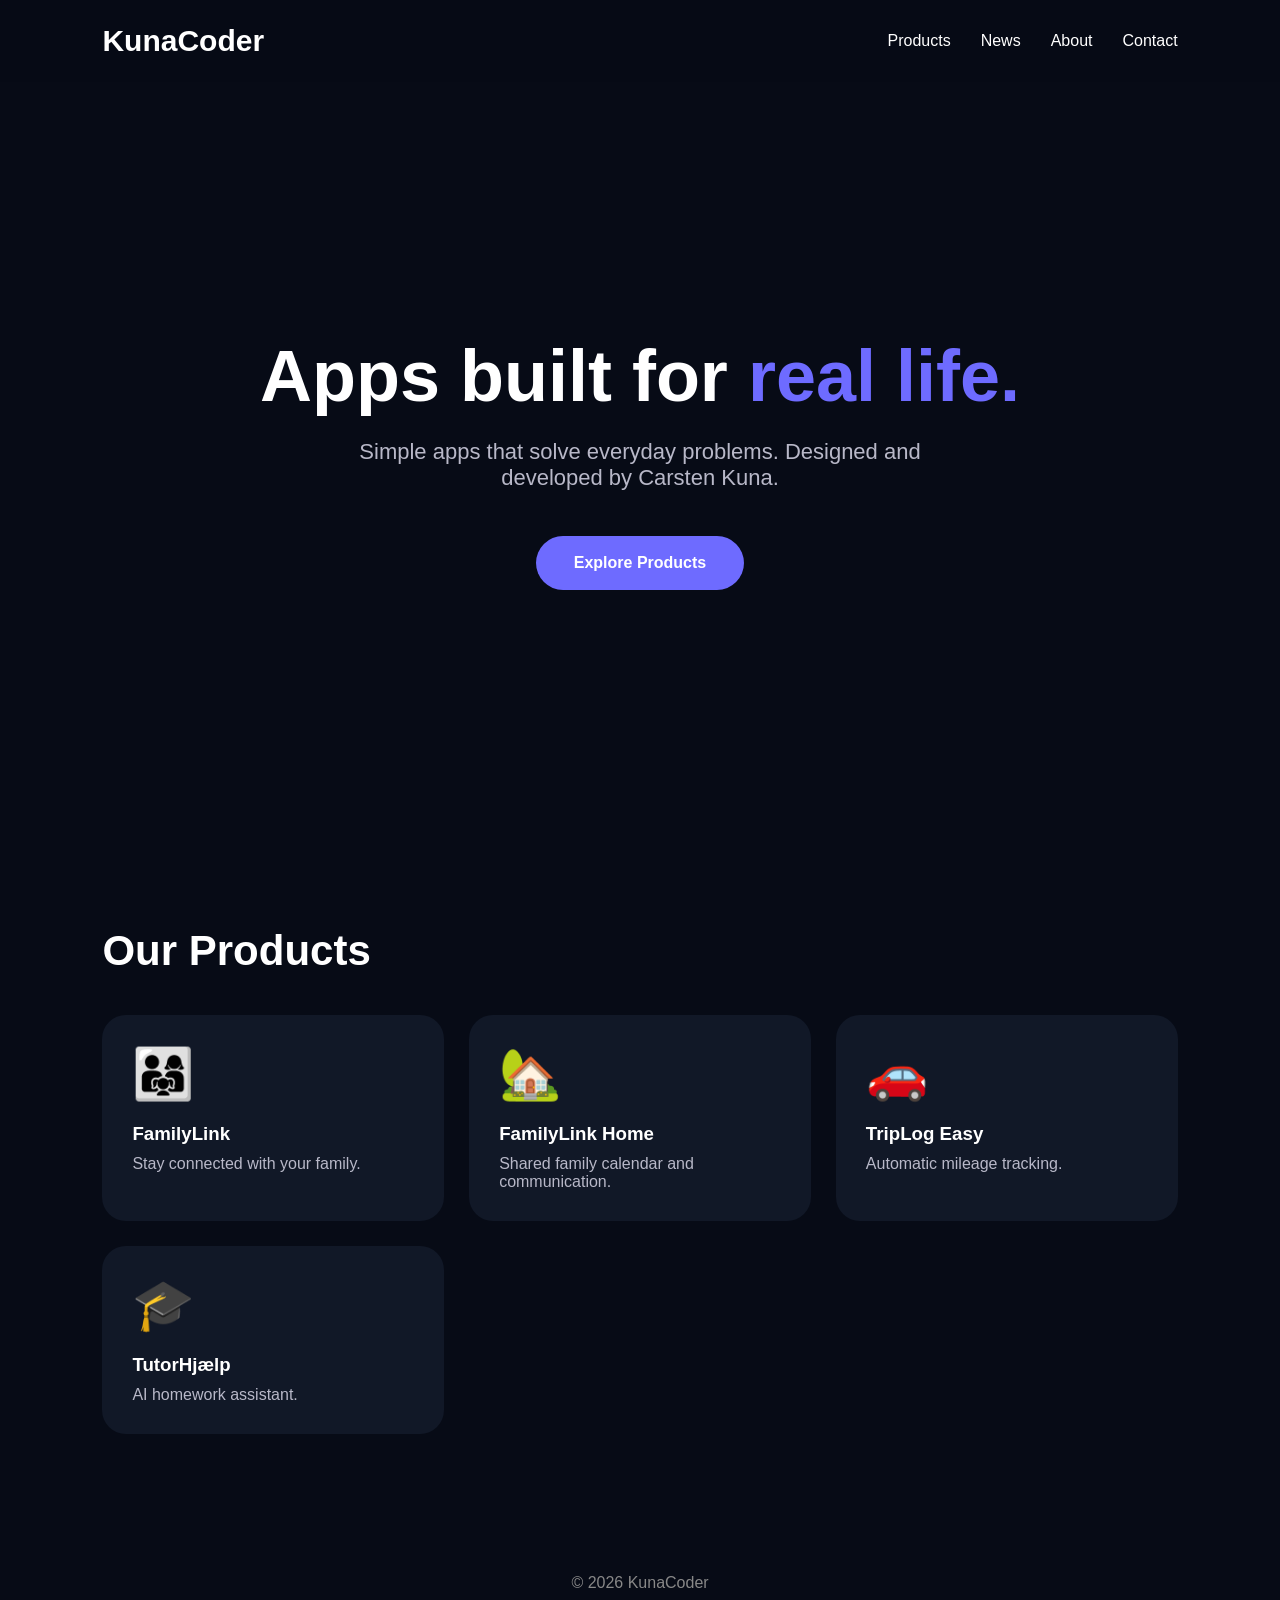
==== index.html @ caf7668d "Add initial HTML structure for KunaCoder website First KunaCoder homepage" ====
<!DOCTYPE html>
<html lang="en">
<head>
    <meta charset="UTF-8">
    <meta name="viewport" content="width=device-width, initial-scale=1.0">
    <title>KunaCoder</title>

    <style>

        *{
            margin:0;
            padding:0;
            box-sizing:border-box;
            font-family:-apple-system,BlinkMacSystemFont,"Segoe UI",Roboto,sans-serif;
        }

        body{
            background:#070B16;
            color:white;
        }

        nav{
            display:flex;
            justify-content:space-between;
            align-items:center;
            padding:24px 8%;
            position:sticky;
            top:0;
            backdrop-filter:blur(20px);
            background:rgba(7,11,22,.75);
        }

        .logo{
            font-size:30px;
            font-weight:700;
        }

        .menu{
            display:flex;
            gap:30px;
        }

        .menu a{
            color:white;
            text-decoration:none;
        }

        .hero{
            min-height:85vh;
            display:flex;
            flex-direction:column;
            justify-content:center;
            align-items:center;
            text-align:center;
            padding:30px;
        }

        h1{
            font-size:72px;
            line-height:1.05;
            max-width:900px;
        }

        h1 span{
            color:#6E6BFF;
        }

        .hero p{
            margin-top:25px;
            font-size:22px;
            color:#B8B8C8;
            max-width:650px;
        }

        .button{
            margin-top:45px;
            background:#6E6BFF;
            color:white;
            padding:18px 38px;
            border-radius:50px;
            text-decoration:none;
            font-weight:600;
            transition:.25s;
        }

        .button:hover{
            transform:scale(1.05);
        }

        .apps{
            padding:80px 8%;
        }

        .apps h2{
            font-size:42px;
            margin-bottom:40px;
        }

        .grid{
            display:grid;
            grid-template-columns:repeat(auto-fit,minmax(260px,1fr));
            gap:25px;
        }

        .card{
            background:#111827;
            border-radius:24px;
            padding:30px;
            transition:.3s;
        }

        .card:hover{
            transform:translateY(-8px);
        }

        .icon{
            font-size:50px;
            margin-bottom:20px;
        }

        .card h3{
            margin-bottom:10px;
        }

        .card p{
            color:#B8B8C8;
        }

        footer{
            padding:60px;
            text-align:center;
            color:#888;
        }

        @media(max-width:700px){

            h1{
                font-size:46px;
            }

            .menu{
                display:none;
            }

        }

    </style>

</head>

<body>

<nav>

<div class="logo">KunaCoder</div>

<div class="menu">
<a href="#">Products</a>
<a href="#">News</a>
<a href="#">About</a>
<a href="#">Contact</a>
</div>

</nav>

<section class="hero">

<h1>Apps built for <span>real life.</span></h1>

<p>
Simple apps that solve everyday problems.
Designed and developed by Carsten Kuna.
</p>

<a href="#" class="button">
Explore Products
</a>

</section>

<section class="apps">

<h2>Our Products</h2>

<div class="grid">

<div class="card">
<div class="icon">👨‍👩‍👧</div>
<h3>FamilyLink</h3>
<p>Stay connected with your family.</p>
</div>

<div class="card">
<div class="icon">🏡</div>
<h3>FamilyLink Home</h3>
<p>Shared family calendar and communication.</p>
</div>

<div class="card">
<div class="icon">🚗</div>
<h3>TripLog Easy</h3>
<p>Automatic mileage tracking.</p>
</div>

<div class="card">
<div class="icon">🎓</div>
<h3>TutorHjælp</h3>
<p>AI homework assistant.</p>
</div>

</div>

</section>

<footer>

© 2026 KunaCoder

</footer>

</body>

</html>
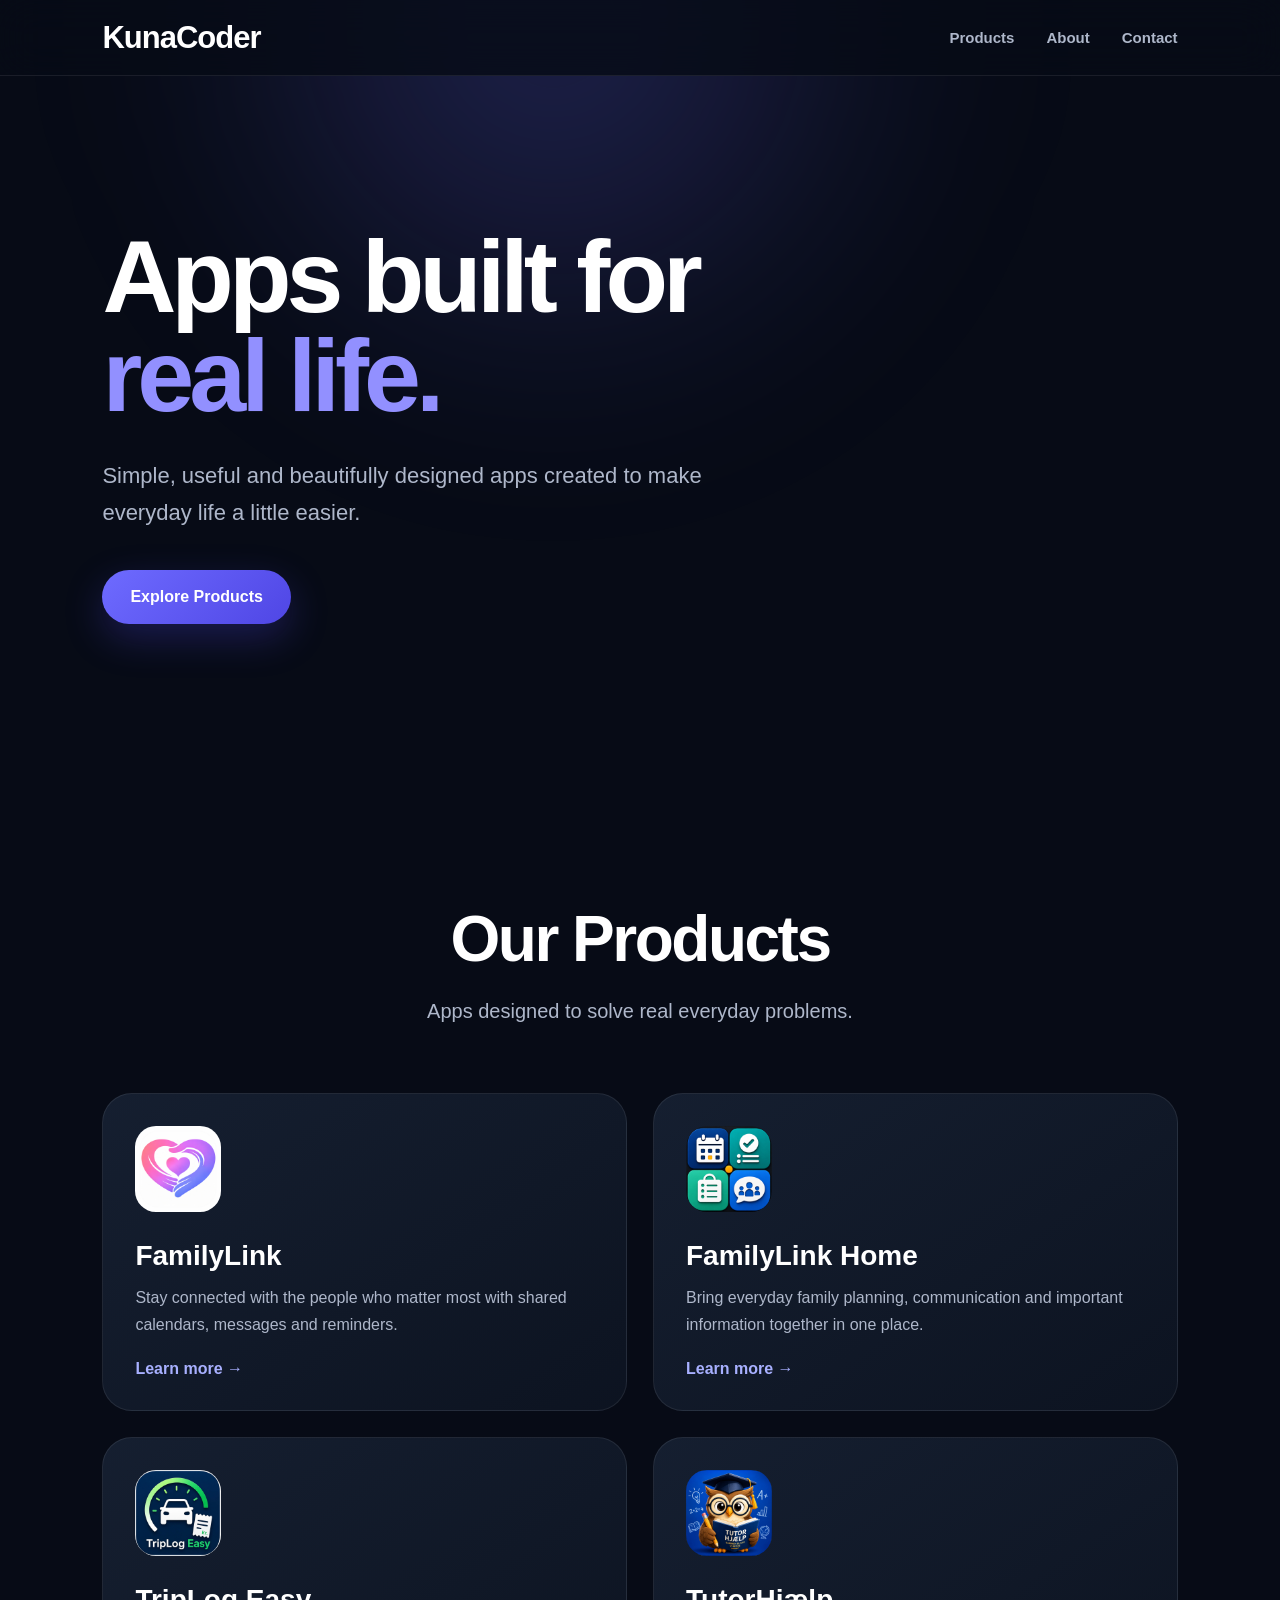
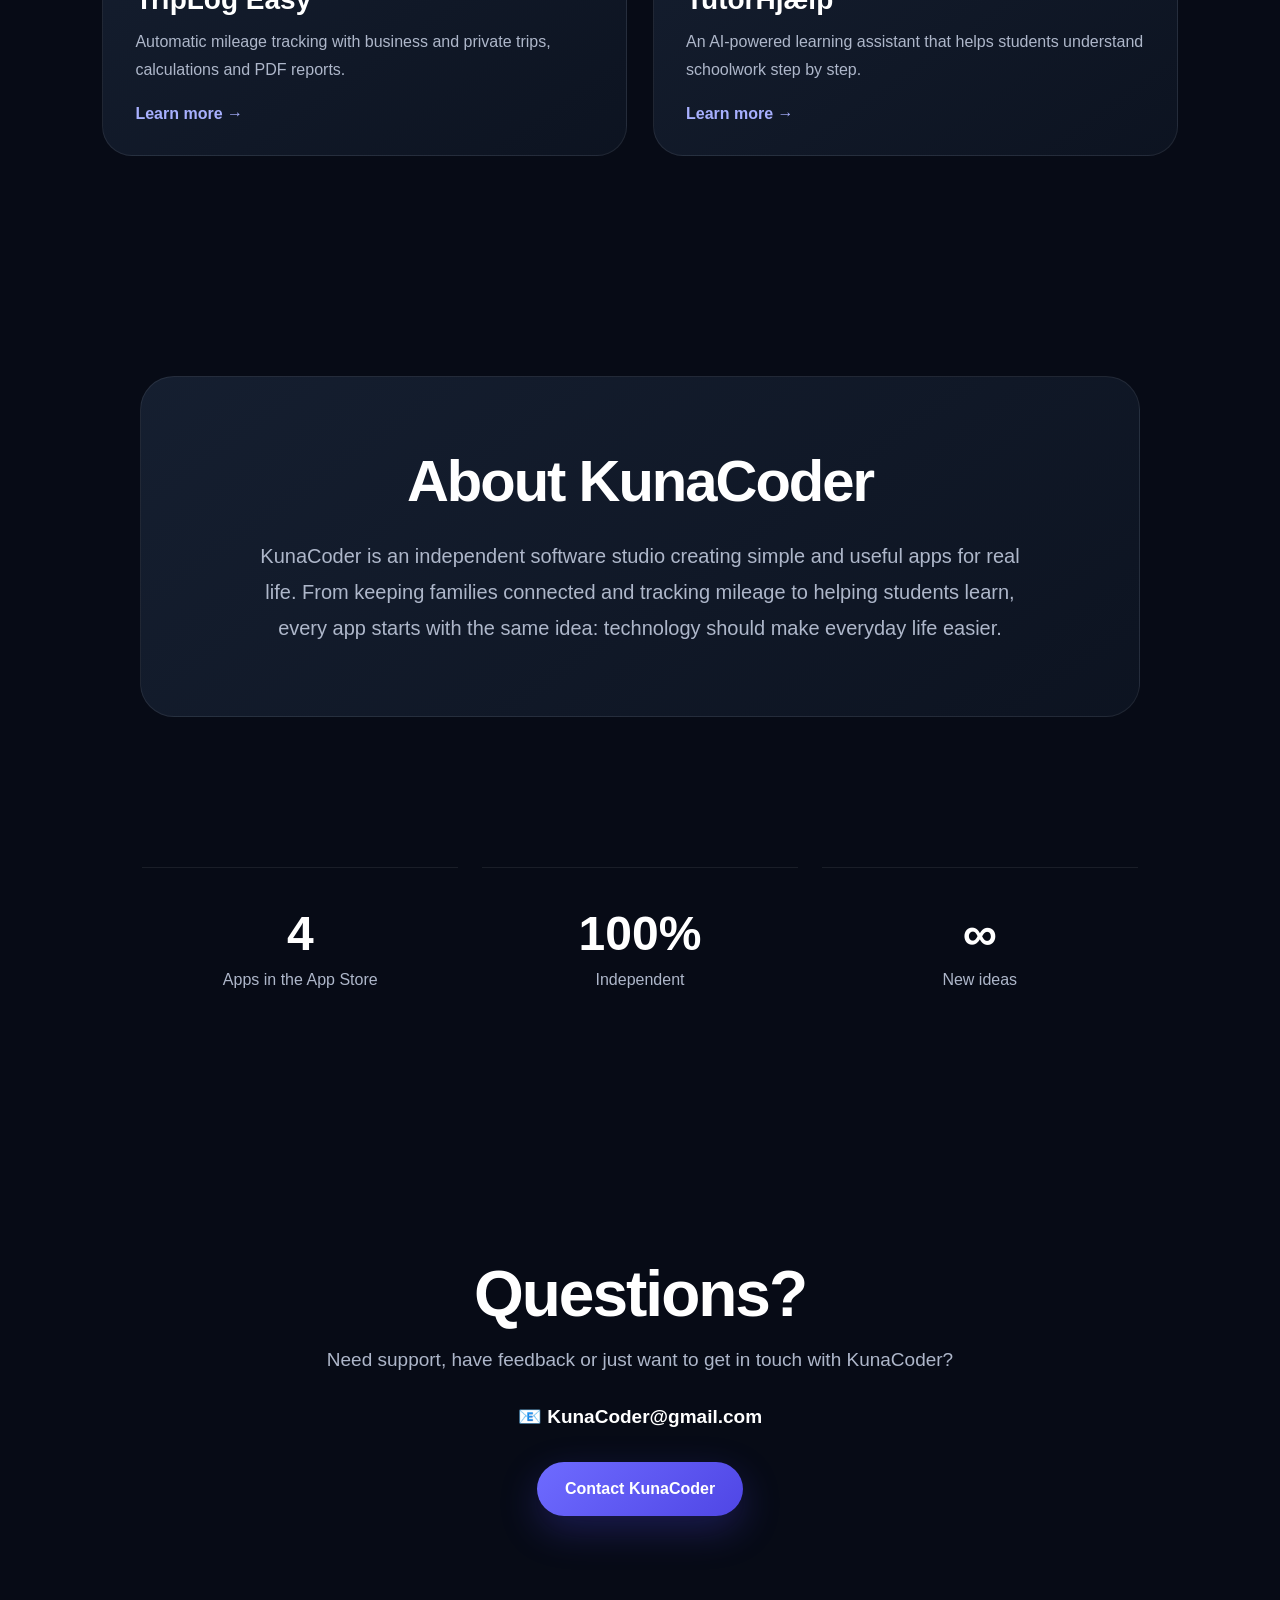
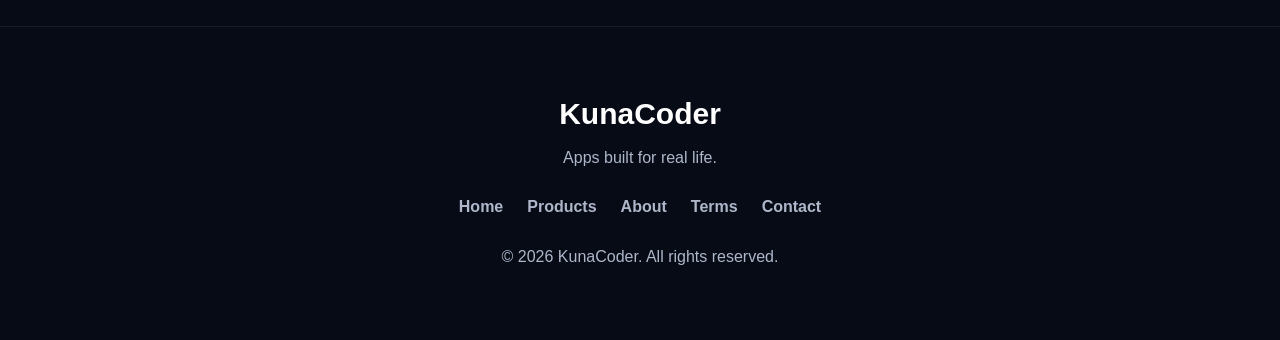
==== commit 1d66919b: "Complete KunaCoder website" ====
--- a/index.html
+++ b/index.html
@@ -1,223 +1,366 @@
 <!DOCTYPE html>
 <html lang="en">
+
 <head>
-    <meta charset="UTF-8">
-    <meta name="viewport" content="width=device-width, initial-scale=1.0">
-    <title>KunaCoder</title>
-
-    <style>
-
-        *{
-            margin:0;
-            padding:0;
-            box-sizing:border-box;
-            font-family:-apple-system,BlinkMacSystemFont,"Segoe UI",Roboto,sans-serif;
-        }
-
-        body{
-            background:#070B16;
-            color:white;
-        }
-
-        nav{
-            display:flex;
-            justify-content:space-between;
-            align-items:center;
-            padding:24px 8%;
-            position:sticky;
-            top:0;
-            backdrop-filter:blur(20px);
-            background:rgba(7,11,22,.75);
-        }
-
-        .logo{
-            font-size:30px;
-            font-weight:700;
-        }
-
-        .menu{
-            display:flex;
-            gap:30px;
-        }
-
-        .menu a{
-            color:white;
-            text-decoration:none;
-        }
-
-        .hero{
-            min-height:85vh;
-            display:flex;
-            flex-direction:column;
-            justify-content:center;
-            align-items:center;
-            text-align:center;
-            padding:30px;
-        }
-
-        h1{
-            font-size:72px;
-            line-height:1.05;
-            max-width:900px;
-        }
-
-        h1 span{
-            color:#6E6BFF;
-        }
-
-        .hero p{
-            margin-top:25px;
-            font-size:22px;
-            color:#B8B8C8;
-            max-width:650px;
-        }
-
-        .button{
-            margin-top:45px;
-            background:#6E6BFF;
-            color:white;
-            padding:18px 38px;
-            border-radius:50px;
-            text-decoration:none;
-            font-weight:600;
-            transition:.25s;
-        }
-
-        .button:hover{
-            transform:scale(1.05);
-        }
-
-        .apps{
-            padding:80px 8%;
-        }
-
-        .apps h2{
-            font-size:42px;
-            margin-bottom:40px;
-        }
-
-        .grid{
-            display:grid;
-            grid-template-columns:repeat(auto-fit,minmax(260px,1fr));
-            gap:25px;
-        }
-
-        .card{
-            background:#111827;
-            border-radius:24px;
-            padding:30px;
-            transition:.3s;
-        }
-
-        .card:hover{
-            transform:translateY(-8px);
-        }
-
-        .icon{
-            font-size:50px;
-            margin-bottom:20px;
-        }
-
-        .card h3{
-            margin-bottom:10px;
-        }
-
-        .card p{
-            color:#B8B8C8;
-        }
-
-        footer{
-            padding:60px;
-            text-align:center;
-            color:#888;
-        }
-
-        @media(max-width:700px){
-
-            h1{
-                font-size:46px;
-            }
-
-            .menu{
-                display:none;
-            }
-
-        }
-
-    </style>
+
+<meta charset="UTF-8">
+<meta name="viewport" content="width=device-width, initial-scale=1.0">
+
+<title>KunaCoder | Apps built for real life</title>
+
+<meta
+name="description"
+content="KunaCoder creates simple and useful apps for families, driving, learning and everyday life.">
+
+<link rel="stylesheet" href="css/style.css">
 
 </head>
 
 <body>
 
+
 <nav>
 
-<div class="logo">KunaCoder</div>
+<div class="logo">
+
+<a href="index.html">
+KunaCoder
+</a>
+
+</div>
 
 <div class="menu">
-<a href="#">Products</a>
-<a href="#">News</a>
-<a href="#">About</a>
-<a href="#">Contact</a>
+
+<a href="#products">
+Products
+</a>
+
+<a href="#about">
+About
+</a>
+
+<a href="contact.html">
+Contact
+</a>
+
 </div>
 
 </nav>
 
-<section class="hero">
-
-<h1>Apps built for <span>real life.</span></h1>
-
-<p>
-Simple apps that solve everyday problems.
-Designed and developed by Carsten Kuna.
-</p>
-
-<a href="#" class="button">
+
+<header class="hero">
+
+<div class="hero-content">
+
+<h1>
+
+Apps built for<br>
+<span>real life.</span>
+
+</h1>
+
+<p>
+
+Simple, useful and beautifully designed apps
+created to make everyday life a little easier.
+
+</p>
+
+<a href="#products" class="button">
+
 Explore Products
-</a>
+
+</a>
+
+</div>
+
+</header>
+
+
+<section id="products" class="products">
+
+<div class="section-title">
+
+<h2>
+Our Products
+</h2>
+
+<p>
+
+Apps designed to solve real everyday problems.
+
+</p>
+
+</div>
+
+
+<div class="products-grid">
+
+
+<!-- FAMILYLINK -->
+
+<article class="card">
+
+<img
+src="images/FamilyLink_Logo.png"
+alt="FamilyLink">
+
+<h3>
+FamilyLink
+</h3>
+
+<p>
+
+Stay connected with the people who matter most
+with shared calendars, messages and reminders.
+
+</p>
+
+<a href="apps/familylink.html">
+
+Learn more →
+
+</a>
+
+</article>
+
+
+<!-- FAMILYLINK HOME -->
+
+<article class="card">
+
+<img
+src="images/FamilyLinkHome_Logo.jpg"
+alt="FamilyLink Home">
+
+<h3>
+FamilyLink Home
+</h3>
+
+<p>
+
+Bring everyday family planning, communication
+and important information together in one place.
+
+</p>
+
+<a href="apps/familylink-home.html">
+
+Learn more →
+
+</a>
+
+</article>
+
+
+<!-- TRIPLOG EASY -->
+
+<article class="card">
+
+<img
+src="images/TripLogEasy_Logo.jpg"
+alt="TripLog Easy">
+
+<h3>
+TripLog Easy
+</h3>
+
+<p>
+
+Automatic mileage tracking with business and
+private trips, calculations and PDF reports.
+
+</p>
+
+<a href="apps/triplogeasy.html">
+
+Learn more →
+
+</a>
+
+</article>
+
+
+<!-- TUTORHJÆLP -->
+
+<article class="card">
+
+<img
+src="images/TutorHjaelp_Logo.jpg"
+alt="TutorHjælp">
+
+<h3>
+TutorHjælp
+</h3>
+
+<p>
+
+An AI-powered learning assistant that helps
+students understand schoolwork step by step.
+
+</p>
+
+<a href="apps/tutorhjaelp.html">
+
+Learn more →
+
+</a>
+
+</article>
+
+
+</div>
 
 </section>
 
-<section class="apps">
-
-<h2>Our Products</h2>
-
-<div class="grid">
-
-<div class="card">
-<div class="icon">👨‍👩‍👧</div>
-<h3>FamilyLink</h3>
-<p>Stay connected with your family.</p>
-</div>
-
-<div class="card">
-<div class="icon">🏡</div>
-<h3>FamilyLink Home</h3>
-<p>Shared family calendar and communication.</p>
-</div>
-
-<div class="card">
-<div class="icon">🚗</div>
-<h3>TripLog Easy</h3>
-<p>Automatic mileage tracking.</p>
-</div>
-
-<div class="card">
-<div class="icon">🎓</div>
-<h3>TutorHjælp</h3>
-<p>AI homework assistant.</p>
-</div>
+
+<section id="about" class="about">
+
+<div class="about-box">
+
+<h2>
+About KunaCoder
+</h2>
+
+<p>
+
+KunaCoder is an independent software studio
+creating simple and useful apps for real life.
+
+From keeping families connected and tracking
+mileage to helping students learn, every app
+starts with the same idea: technology should
+make everyday life easier.
+
+</p>
 
 </div>
 
 </section>
 
+
+<!-- DEL 2 STARTER HER -->
+ <section class="stats">
+
+<div class="stat">
+
+<h3>
+4
+</h3>
+
+<p>
+Apps in the App Store
+</p>
+
+</div>
+
+
+<div class="stat">
+
+<h3>
+100%
+</h3>
+
+<p>
+Independent
+</p>
+
+</div>
+
+
+<div class="stat">
+
+<h3>
+∞
+</h3>
+
+<p>
+New ideas
+</p>
+
+</div>
+
+</section>
+
+
+<section id="contact" class="contact">
+
+<h2>
+Questions?
+</h2>
+
+<p>
+
+Need support, have feedback or just want
+to get in touch with KunaCoder?
+
+</p>
+
+<p class="support-email">
+
+📧
+<a href="mailto:KunaCoder@gmail.com">
+
+KunaCoder@gmail.com
+
+</a>
+
+</p>
+
+<a
+href="contact.html"
+class="button">
+
+Contact KunaCoder
+
+</a>
+
+</section>
+
+
 <footer>
 
-© 2026 KunaCoder
+<div class="footer-logo">
+KunaCoder
+</div>
+
+<p>
+Apps built for real life.
+</p>
+
+
+<div class="footer-links">
+
+<a href="index.html">
+Home
+</a>
+
+<a href="#products">
+Products
+</a>
+
+<a href="#about">
+About
+</a>
+
+<a href="terms.html">
+Terms
+</a>
+
+<a href="contact.html">
+Contact
+</a>
+
+</div>
+
+
+<p>
+© 2026 KunaCoder. All rights reserved.
+</p>
 
 </footer>
 
+
 </body>
 
-</html>
+</html>
--- a/css/style.css
+++ b/css/style.css
@@ -0,0 +1,1362 @@
+/* =========================================================
+   KunaCoder
+   Main Stylesheet
+========================================================= */
+
+* {
+    margin: 0;
+    padding: 0;
+    box-sizing: border-box;
+}
+
+:root {
+    --bg: #070b16;
+    --bg-soft: #0d1322;
+    --card: #131c2c;
+
+    --text: #ffffff;
+    --text-soft: #aeb7ca;
+
+    --primary: #6e6bff;
+    --primary-dark: #4f46e5;
+
+    --border: rgba(255, 255, 255, 0.08);
+}
+
+html {
+    scroll-behavior: smooth;
+}
+
+body {
+    font-family:
+        -apple-system,
+        BlinkMacSystemFont,
+        "Segoe UI",
+        Roboto,
+        Helvetica,
+        Arial,
+        sans-serif;
+
+    background: var(--bg);
+    color: var(--text);
+
+    overflow-x: hidden;
+}
+
+a {
+    color: inherit;
+}
+
+img {
+    max-width: 100%;
+}
+
+
+/* =========================================================
+   NAVIGATION
+========================================================= */
+
+nav {
+    position: fixed;
+
+    top: 0;
+    left: 0;
+    right: 0;
+
+    min-height: 76px;
+
+    display: flex;
+    justify-content: space-between;
+    align-items: center;
+
+    padding: 0 8%;
+
+    background: rgba(7, 11, 22, 0.82);
+
+    backdrop-filter: blur(20px);
+    -webkit-backdrop-filter: blur(20px);
+
+    border-bottom: 1px solid var(--border);
+
+    z-index: 9999;
+}
+
+.logo a {
+    color: white;
+    text-decoration: none;
+
+    font-size: 31px;
+    font-weight: 800;
+
+    letter-spacing: -1px;
+}
+
+.menu {
+    display: flex;
+    align-items: center;
+
+    gap: 32px;
+}
+
+.menu a {
+    color: var(--text-soft);
+
+    text-decoration: none;
+
+    font-size: 15px;
+    font-weight: 600;
+
+    transition:
+        color 0.25s ease,
+        opacity 0.25s ease;
+}
+
+.menu a:hover {
+    color: white;
+}
+
+
+/* =========================================================
+   BUTTONS
+========================================================= */
+
+.button {
+    display: inline-flex;
+
+    align-items: center;
+    justify-content: center;
+
+    min-height: 54px;
+
+    padding: 0 28px;
+
+    border-radius: 999px;
+
+    background:
+        linear-gradient(
+            135deg,
+            var(--primary),
+            var(--primary-dark)
+        );
+
+    color: white;
+
+    text-decoration: none;
+
+    font-size: 16px;
+    font-weight: 700;
+
+    border: none;
+
+    box-shadow:
+        0 14px 38px rgba(79, 70, 229, 0.28);
+
+    transition:
+        transform 0.25s ease,
+        box-shadow 0.25s ease;
+}
+
+.button:hover {
+    transform: translateY(-3px);
+
+    box-shadow:
+        0 20px 48px rgba(79, 70, 229, 0.38);
+}
+
+.button-secondary {
+    display: inline-flex;
+
+    align-items: center;
+    justify-content: center;
+
+    min-height: 54px;
+
+    padding: 0 28px;
+
+    border-radius: 999px;
+
+    border: 1px solid rgba(255, 255, 255, 0.15);
+
+    color: white;
+
+    text-decoration: none;
+
+    font-weight: 700;
+
+    transition:
+        background 0.25s ease,
+        color 0.25s ease;
+}
+
+.button-secondary:hover {
+    background: white;
+    color: var(--bg);
+}
+
+
+/* =========================================================
+   APP HERO
+========================================================= */
+
+.app-hero {
+    min-height: 88vh;
+
+    padding: 140px 8% 80px;
+
+    display: grid;
+
+    grid-template-columns:
+        minmax(0, 1fr)
+        minmax(280px, 430px);
+
+    gap: 80px;
+
+    align-items: center;
+
+    position: relative;
+
+    overflow: hidden;
+}
+
+.app-hero::before {
+    content: "";
+
+    position: absolute;
+
+    width: 700px;
+    height: 700px;
+
+    top: -280px;
+    left: 15%;
+
+    border-radius: 50%;
+
+    background:
+        radial-gradient(
+            circle,
+            rgba(110, 107, 255, 0.28),
+            transparent 68%
+        );
+
+    filter: blur(80px);
+
+    pointer-events: none;
+}
+
+.app-left,
+.app-right {
+    position: relative;
+    z-index: 2;
+}
+
+.app-left {
+    max-width: 720px;
+}
+
+.app-icon {
+    width: 132px;
+    height: 132px;
+
+    object-fit: cover;
+
+    border-radius: 30px;
+
+    display: block;
+
+    margin-bottom: 28px;
+
+    box-shadow:
+        0 24px 55px rgba(0, 0, 0, 0.42);
+}
+
+.app-left h1 {
+    font-size:
+        clamp(
+            54px,
+            7vw,
+            88px
+        );
+
+    line-height: 1;
+
+    letter-spacing: -3px;
+
+    margin-bottom: 28px;
+}
+
+.app-left p {
+    max-width: 660px;
+
+    color: var(--text-soft);
+
+    font-size: 21px;
+
+    line-height: 1.75;
+
+    margin-bottom: 18px;
+}
+
+.app-right {
+    display: flex;
+    justify-content: center;
+}
+
+.phone {
+    width: 100%;
+    max-width: 360px;
+
+    display: block;
+
+    border-radius: 40px;
+
+    box-shadow:
+        0 38px 90px rgba(0, 0, 0, 0.52);
+}
+
+
+/* =========================================================
+   GENERAL CONTENT SECTIONS
+========================================================= */
+
+.features {
+    padding: 110px 8%;
+}
+
+.features > h2 {
+    max-width: 950px;
+
+    margin: 0 auto 58px;
+
+    text-align: center;
+
+    font-size:
+        clamp(
+            38px,
+            5vw,
+            56px
+        );
+
+    letter-spacing: -1.8px;
+}
+
+.feature-grid {
+    max-width: 1200px;
+
+    margin: 0 auto;
+
+    display: grid;
+
+    grid-template-columns:
+        repeat(
+            2,
+            minmax(0, 1fr)
+        );
+
+    gap: 24px;
+}
+
+.feature {
+    background:
+        linear-gradient(
+            145deg,
+            rgba(22, 32, 50, 0.96),
+            rgba(14, 22, 37, 0.96)
+        );
+
+    border: 1px solid var(--border);
+
+    border-radius: 28px;
+
+    padding: 36px;
+
+    min-height: 190px;
+
+    box-shadow:
+        0 20px 55px rgba(0, 0, 0, 0.16);
+}
+
+.feature h3 {
+    font-size: 26px;
+
+    margin-bottom: 15px;
+
+    letter-spacing: -0.6px;
+}
+
+.feature p {
+    color: var(--text-soft);
+
+    line-height: 1.75;
+
+    font-size: 17px;
+}
+
+.feature .button {
+    margin-top: 26px;
+}
+
+
+/* =========================================================
+   SUPPORT EMAIL
+========================================================= */
+
+.support-email {
+    margin: 24px 0;
+
+    font-size: 20px;
+
+    font-weight: 700;
+}
+
+.support-email a {
+    color: white;
+
+    text-decoration: none;
+
+    transition: color 0.25s ease;
+}
+
+.support-email a:hover {
+    color: #9ea8ff;
+}
+
+
+/* =========================================================
+   SCREENSHOT GALLERY
+========================================================= */
+
+.screenshots {
+    padding: 120px 0;
+
+    overflow: hidden;
+}
+
+.screenshots h2 {
+    padding: 0 8%;
+
+    text-align: center;
+
+    font-size:
+        clamp(
+            38px,
+            5vw,
+            58px
+        );
+
+    letter-spacing: -2px;
+
+    margin-bottom: 18px;
+}
+
+.screenshots-intro {
+    padding: 0 8%;
+
+    max-width: 760px;
+
+    margin: 0 auto 52px;
+
+    text-align: center;
+
+    color: var(--text-soft);
+
+    font-size: 19px;
+
+    line-height: 1.7;
+}
+
+.screenshots-row {
+    display: flex;
+
+    gap: 24px;
+
+    overflow-x: auto;
+
+    padding:
+        10px
+        max(
+            8%,
+            calc((100vw - 1200px) / 2)
+        )
+        36px;
+
+    scroll-snap-type: x mandatory;
+
+    scrollbar-width: none;
+
+    -webkit-overflow-scrolling: touch;
+}
+
+.screenshots-row::-webkit-scrollbar {
+    display: none;
+}
+
+.screenshots-row img {
+    flex: 0 0 auto;
+
+    width: 270px;
+
+    max-height: 590px;
+
+    object-fit: cover;
+
+    border-radius: 34px;
+
+    scroll-snap-align: start;
+
+    border: 1px solid rgba(255, 255, 255, 0.08);
+
+    box-shadow:
+        0 28px 70px rgba(0, 0, 0, 0.38);
+
+    transition:
+        transform 0.3s ease,
+        box-shadow 0.3s ease;
+}
+
+.screenshots-row img:hover {
+    transform: translateY(-8px);
+
+    box-shadow:
+        0 36px 85px rgba(0, 0, 0, 0.48);
+}
+
+
+/* =========================================================
+   FOOTER
+========================================================= */
+
+footer {
+    padding: 70px 8%;
+
+    text-align: center;
+
+    border-top: 1px solid var(--border);
+
+    color: var(--text-soft);
+}
+
+.footer-logo {
+    color: white;
+
+    font-size: 30px;
+    font-weight: 800;
+
+    margin-bottom: 14px;
+}
+
+footer p {
+    margin-top: 12px;
+
+    line-height: 1.6;
+}
+
+.footer-links {
+    display: flex;
+
+    justify-content: center;
+    flex-wrap: wrap;
+
+    gap: 24px;
+
+    margin: 28px 0;
+}
+
+.footer-links a {
+    color: var(--text-soft);
+
+    text-decoration: none;
+
+    font-weight: 600;
+}
+
+.footer-links a:hover {
+    color: white;
+}
+
+
+/* DEL 2 STARTER HER */
+/* =========================================================
+   CONTACT SYMBOL
+========================================================= */
+
+.contact-symbol {
+    width: 280px;
+    height: 280px;
+
+    display: flex;
+    align-items: center;
+    justify-content: center;
+
+    margin: 0 auto;
+
+    border-radius: 70px;
+
+    background:
+        linear-gradient(
+            145deg,
+            rgba(110, 107, 255, 0.22),
+            rgba(79, 70, 229, 0.08)
+        );
+
+    border: 1px solid rgba(255, 255, 255, 0.09);
+
+    color: white;
+
+    font-size: 76px;
+    font-weight: 800;
+
+    letter-spacing: -7px;
+
+    box-shadow:
+        0 35px 90px rgba(0, 0, 0, 0.35);
+}
+
+
+/* =========================================================
+   HOME PAGE
+========================================================= */
+
+.hero {
+    min-height: 88vh;
+
+    padding: 150px 8% 90px;
+
+    display: flex;
+    align-items: center;
+
+    position: relative;
+
+    overflow: hidden;
+}
+
+.hero::before {
+    content: "";
+
+    position: absolute;
+
+    width: 850px;
+    height: 850px;
+
+    top: -400px;
+    left: 10%;
+
+    border-radius: 50%;
+
+    background:
+        radial-gradient(
+            circle,
+            rgba(110, 107, 255, 0.26),
+            transparent 68%
+        );
+
+    filter: blur(90px);
+
+    pointer-events: none;
+}
+
+.hero-content {
+    width: 100%;
+    max-width: 1050px;
+
+    position: relative;
+
+    z-index: 2;
+}
+
+.hero-content h1 {
+    max-width: 900px;
+
+    font-size:
+        clamp(
+            58px,
+            8vw,
+            105px
+        );
+
+    line-height: 0.96;
+
+    letter-spacing: -5px;
+
+    margin-bottom: 32px;
+}
+
+.hero-content h1 span {
+    color: #9290ff;
+}
+
+.hero-content p {
+    max-width: 660px;
+
+    color: var(--text-soft);
+
+    font-size: 22px;
+
+    line-height: 1.7;
+
+    margin-bottom: 38px;
+}
+
+
+/* =========================================================
+   HOME PRODUCTS
+========================================================= */
+
+.products {
+    padding: 110px 8%;
+}
+
+.section-title {
+    max-width: 850px;
+
+    margin: 0 auto 65px;
+
+    text-align: center;
+}
+
+.section-title h2 {
+    font-size:
+        clamp(
+            42px,
+            6vw,
+            64px
+        );
+
+    letter-spacing: -2.5px;
+
+    margin-bottom: 18px;
+}
+
+.section-title p {
+    color: var(--text-soft);
+
+    font-size: 20px;
+
+    line-height: 1.7;
+}
+
+.products-grid {
+    max-width: 1200px;
+
+    margin: 0 auto;
+
+    display: grid;
+
+    grid-template-columns:
+        repeat(
+            2,
+            minmax(0, 1fr)
+        );
+
+    gap: 26px;
+}
+
+.card,
+.app-card {
+    background:
+        linear-gradient(
+            145deg,
+            rgba(22, 32, 50, 0.96),
+            rgba(13, 20, 34, 0.96)
+        );
+
+    border: 1px solid var(--border);
+
+    border-radius: 30px;
+
+    overflow: hidden;
+
+    transition:
+        transform 0.3s ease,
+        box-shadow 0.3s ease,
+        border-color 0.3s ease;
+}
+
+.card:hover,
+.app-card:hover {
+    transform: translateY(-7px);
+
+    border-color: rgba(110, 107, 255, 0.38);
+
+    box-shadow:
+        0 30px 75px rgba(0, 0, 0, 0.3);
+}
+
+.card {
+    padding: 32px;
+}
+
+.card > img {
+    width: 86px;
+    height: 86px;
+
+    object-fit: cover;
+
+    border-radius: 21px;
+
+    margin-bottom: 24px;
+}
+
+.card h3 {
+    font-size: 28px;
+
+    margin-bottom: 12px;
+}
+
+.card p {
+    color: var(--text-soft);
+
+    line-height: 1.7;
+
+    margin-bottom: 22px;
+}
+
+.card > a {
+    color: #a8b0ff;
+
+    text-decoration: none;
+
+    font-weight: 700;
+}
+
+.app-top {
+    display: flex;
+
+    align-items: center;
+
+    gap: 18px;
+
+    padding: 26px;
+}
+
+.app-logo {
+    width: 72px;
+    height: 72px;
+
+    flex: 0 0 auto;
+
+    object-fit: cover;
+
+    border-radius: 18px;
+}
+
+.app-top h3 {
+    font-size: 22px;
+
+    margin-bottom: 5px;
+}
+
+.app-top span {
+    color: var(--text-soft);
+
+    font-size: 14px;
+}
+
+.get-button {
+    margin-left: auto;
+
+    padding: 10px 19px;
+
+    border-radius: 999px;
+
+    background: rgba(255, 255, 255, 0.08);
+
+    color: white;
+
+    text-decoration: none;
+
+    font-size: 14px;
+    font-weight: 700;
+}
+
+.get-button:hover {
+    background: var(--primary);
+}
+
+.app-screen {
+    width: 100%;
+
+    display: block;
+}
+
+
+/* =========================================================
+   ABOUT
+========================================================= */
+
+.about {
+    padding: 110px 8%;
+}
+
+.about-box {
+    max-width: 1000px;
+
+    margin: 0 auto;
+
+    padding: 70px;
+
+    text-align: center;
+
+    background:
+        linear-gradient(
+            145deg,
+            rgba(22, 32, 50, 0.96),
+            rgba(13, 20, 34, 0.96)
+        );
+
+    border: 1px solid var(--border);
+
+    border-radius: 34px;
+}
+
+.about-box h2 {
+    font-size:
+        clamp(
+            40px,
+            5vw,
+            58px
+        );
+
+    margin-bottom: 24px;
+
+    letter-spacing: -2px;
+}
+
+.about-box p {
+    max-width: 760px;
+
+    margin: 0 auto;
+
+    color: var(--text-soft);
+
+    font-size: 20px;
+
+    line-height: 1.8;
+}
+
+
+/* =========================================================
+   STATS
+========================================================= */
+
+.stats {
+    max-width: 1200px;
+
+    margin: 0 auto;
+
+    padding: 40px 8% 120px;
+
+    display: grid;
+
+    grid-template-columns: repeat(3, 1fr);
+
+    gap: 24px;
+}
+
+.stat {
+    text-align: center;
+
+    padding: 38px 20px;
+
+    border-top: 1px solid var(--border);
+}
+
+.stat h3 {
+    font-size: 48px;
+
+    margin-bottom: 10px;
+}
+
+.stat p {
+    color: var(--text-soft);
+}
+
+
+/* =========================================================
+   CONTACT SECTION
+========================================================= */
+
+.contact {
+    padding: 110px 8%;
+
+    text-align: center;
+}
+
+.contact h2 {
+    font-size:
+        clamp(
+            42px,
+            6vw,
+            64px
+        );
+
+    margin-bottom: 18px;
+
+    letter-spacing: -2px;
+}
+
+.contact > p {
+    color: var(--text-soft);
+
+    font-size: 19px;
+
+    margin-bottom: 34px;
+}
+
+
+/* =========================================================
+   TABLET
+========================================================= */
+
+@media (max-width: 1000px) {
+
+    nav {
+        padding-left: 5%;
+        padding-right: 5%;
+    }
+
+    .app-hero {
+        padding-left: 6%;
+        padding-right: 6%;
+
+        grid-template-columns:
+            minmax(0, 1fr)
+            300px;
+
+        gap: 50px;
+    }
+
+    .app-left h1 {
+        font-size: 58px;
+    }
+
+    .phone {
+        max-width: 300px;
+    }
+
+    .features {
+        padding-left: 6%;
+        padding-right: 6%;
+    }
+
+    .products {
+        padding-left: 6%;
+        padding-right: 6%;
+    }
+
+    .about {
+        padding-left: 6%;
+        padding-right: 6%;
+    }
+
+}
+
+
+/* =========================================================
+   MOBILE
+========================================================= */
+
+@media (max-width: 760px) {
+
+    nav {
+        min-height: 68px;
+
+        padding: 0 20px;
+    }
+
+    .logo a {
+        font-size: 25px;
+    }
+
+    .menu {
+        gap: 16px;
+    }
+
+    .menu a {
+        font-size: 13px;
+    }
+
+
+    /* APP HERO */
+
+    .app-hero {
+        min-height: auto;
+
+        padding:
+            115px
+            22px
+            70px;
+
+        grid-template-columns: 1fr;
+
+        gap: 52px;
+
+        text-align: center;
+    }
+
+    .app-left {
+        max-width: 100%;
+    }
+
+    .app-icon {
+        width: 108px;
+        height: 108px;
+
+        border-radius: 25px;
+
+        margin:
+            0
+            auto
+            25px;
+    }
+
+    .app-left h1 {
+        font-size:
+            clamp(
+                44px,
+                14vw,
+                62px
+            );
+
+        letter-spacing: -2.5px;
+
+        margin-bottom: 22px;
+    }
+
+    .app-left p {
+        margin-left: auto;
+        margin-right: auto;
+
+        font-size: 18px;
+
+        line-height: 1.65;
+    }
+
+    .app-left .button {
+        margin-top: 8px;
+    }
+
+    .app-right {
+        order: 2;
+    }
+
+    .phone {
+        max-width: 270px;
+
+        border-radius: 32px;
+    }
+
+
+    /* FEATURES */
+
+    .features {
+        padding:
+            75px
+            20px;
+    }
+
+    .features > h2 {
+        margin-bottom: 38px;
+
+        font-size: 38px;
+    }
+
+    .feature-grid {
+        grid-template-columns: 1fr;
+
+        gap: 18px;
+    }
+
+    .feature {
+        min-height: 0;
+
+        padding: 28px;
+
+        border-radius: 24px;
+
+        text-align: left;
+    }
+
+    .feature h3 {
+        font-size: 23px;
+    }
+
+
+    /* SCREENSHOTS */
+
+    .screenshots {
+        padding: 80px 0;
+    }
+
+    .screenshots h2 {
+        padding: 0 20px;
+
+        font-size: 38px;
+    }
+
+    .screenshots-intro {
+        padding: 0 24px;
+
+        margin-bottom: 38px;
+
+        font-size: 17px;
+    }
+
+    .screenshots-row {
+        gap: 16px;
+
+        padding:
+            8px
+            22px
+            30px;
+    }
+
+    .screenshots-row img {
+        width: 230px;
+
+        max-height: 500px;
+
+        border-radius: 28px;
+    }
+
+
+    /* HOME */
+
+    .hero {
+        min-height: 82vh;
+
+        padding:
+            125px
+            22px
+            75px;
+
+        text-align: center;
+    }
+
+    .hero-content h1 {
+        font-size:
+            clamp(
+                54px,
+                16vw,
+                78px
+            );
+
+        letter-spacing: -3.5px;
+    }
+
+    .hero-content p {
+        margin-left: auto;
+        margin-right: auto;
+
+        font-size: 18px;
+    }
+
+    .products {
+        padding:
+            80px
+            20px;
+    }
+
+    .products-grid {
+        grid-template-columns: 1fr;
+    }
+
+    .about {
+        padding:
+            75px
+            20px;
+    }
+
+    .about-box {
+        padding:
+            45px
+            25px;
+
+        border-radius: 26px;
+    }
+
+    .stats {
+        padding:
+            20px
+            20px
+            80px;
+
+        grid-template-columns: 1fr;
+    }
+
+    .contact {
+        padding:
+            80px
+            20px;
+    }
+
+
+    /* CONTACT SYMBOL */
+
+    .contact-symbol {
+        width: 190px;
+        height: 190px;
+
+        border-radius: 48px;
+
+        font-size: 52px;
+    }
+
+
+    /* FOOTER */
+
+    footer {
+        padding:
+            55px
+            22px;
+    }
+
+    .footer-links {
+        gap:
+            16px
+            22px;
+    }
+
+}
+
+
+/* =========================================================
+   SMALL PHONES
+========================================================= */
+
+@media (max-width: 430px) {
+
+    nav {
+        padding:
+            0
+            16px;
+    }
+
+    .menu {
+        gap: 12px;
+    }
+
+    .menu a {
+        font-size: 12px;
+    }
+
+    .app-left h1 {
+        font-size: 44px;
+    }
+
+    .button,
+    .button-secondary {
+        width: 100%;
+
+        padding-left: 20px;
+        padding-right: 20px;
+    }
+
+    .support-email {
+        font-size: 17px;
+    }
+
+    .screenshots-row img {
+        width: 215px;
+    }
+
+}
